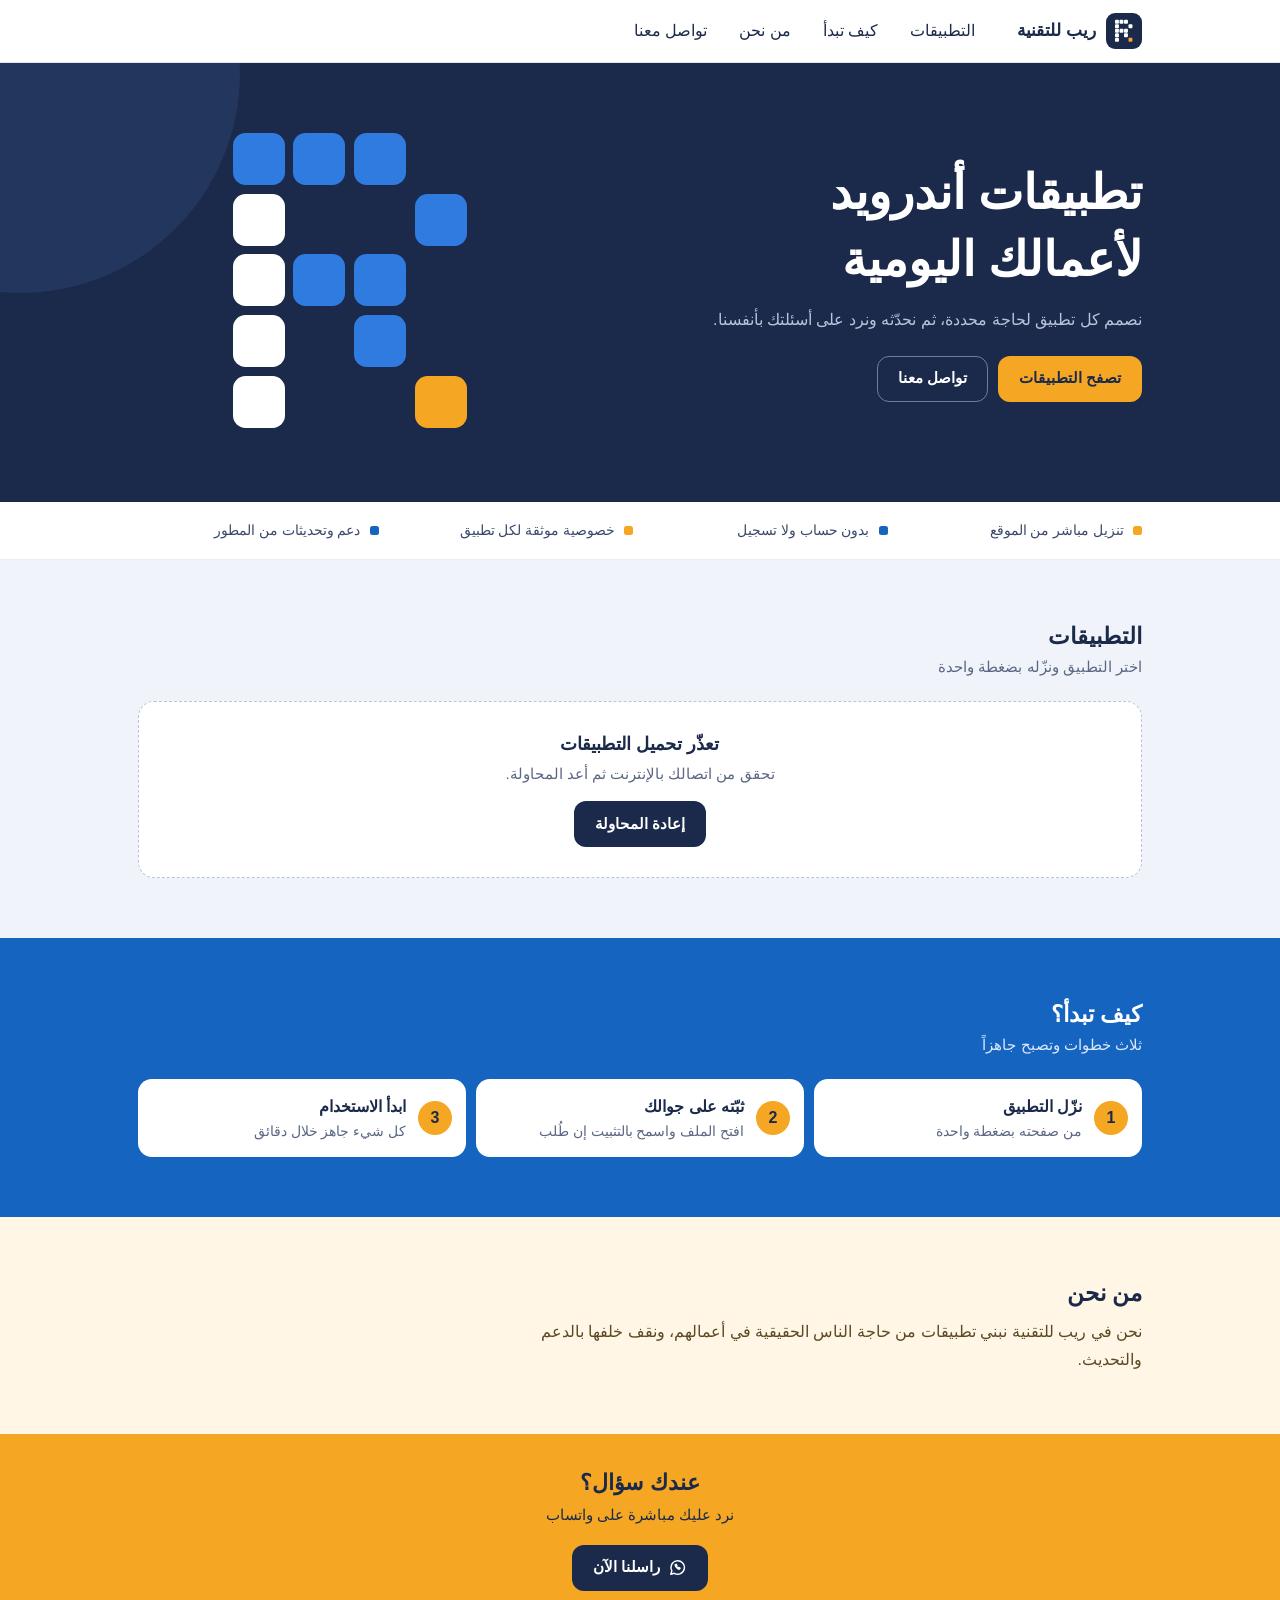
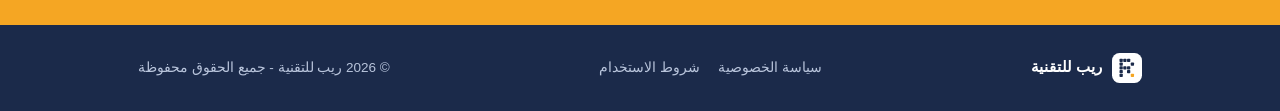
==== index.html @ b5bd2e75 "Add files via upload" ====
<!DOCTYPE html>
<html lang="ar" dir="rtl">
<head>
<meta charset="utf-8">
<meta name="viewport" content="width=device-width, initial-scale=1">
<meta http-equiv="Content-Security-Policy" content="default-src 'none'; script-src 'self'; style-src 'self' 'unsafe-inline'; img-src 'self' data:; connect-src https://*.firebasedatabase.app https://*.firebaseio.com https://identitytoolkit.googleapis.com https://securetoken.googleapis.com https://api.github.com; base-uri 'none'; form-action 'none'">
<meta name="theme-color" content="#1B2A4A">
<title>ريب للتقنية | تطبيقات أندرويد لأعمالك اليومية</title>
<meta name="description" content="تطبيقات أندرويد نصممها لحاجة محددة، تنزّلها مباشرة من الموقع وتستخدمها فوراً.">
<meta property="og:type" content="website">
<meta property="og:title" content="ريب للتقنية | تطبيقات أندرويد لأعمالك اليومية">
<meta property="og:description" content="تطبيقات أندرويد نصممها لحاجة محددة، تنزّلها مباشرة من الموقع.">
<meta property="og:locale" content="ar_AR">
<link rel="icon" type="image/svg+xml" href="favicon.svg">
<link rel="stylesheet" href="style.css?v=2">
</head>
<body data-page="home">
<div id="app-header"></div>

<main id="main">
  <section class="hero">
    <div class="wrap">
      <div class="hero-copy">
        <h1>تطبيقات أندرويد<br>لأعمالك اليومية</h1>
        <p>نصمم كل تطبيق لحاجة محددة، ثم نحدّثه ونرد على أسئلتك بأنفسنا.</p>
        <div class="hero-actions">
          <a class="btn btn-amber" href="#products">تصفح التطبيقات</a>
          <a class="btn btn-ghost" href="#contact" data-needs-wa>تواصل معنا</a>
        </div>
      </div>
      <div id="heroArt"></div>
    </div>
  </section>

  <div class="facts-bar">
    <div class="wrap">
      <ul>
        <li>تنزيل مباشر من الموقع</li>
        <li>بدون حساب ولا تسجيل</li>
        <li>خصوصية موثقة لكل تطبيق</li>
        <li>دعم وتحديثات من المطور</li>
      </ul>
    </div>
  </div>

  <section class="section pale" id="products">
    <div class="wrap">
      <h2>التطبيقات</h2>
      <p class="lead">اختر التطبيق ونزّله بضغطة واحدة</p>
      <div class="grid" id="productGrid"></div>
    </div>
  </section>

  <section class="section blue" id="start">
    <div class="wrap">
      <h2>كيف تبدأ؟</h2>
      <p class="lead">ثلاث خطوات وتصبح جاهزاً</p>
      <div class="steps">
        <div class="step"><span class="num">1</span><div><b>نزّل التطبيق</b><small>من صفحته بضغطة واحدة</small></div></div>
        <div class="step"><span class="num">2</span><div><b>ثبّته على جوالك</b><small>افتح الملف واسمح بالتثبيت إن طُلب</small></div></div>
        <div class="step"><span class="num">3</span><div><b>ابدأ الاستخدام</b><small>كل شيء جاهز خلال دقائق</small></div></div>
      </div>
    </div>
  </section>

  <section class="section warm" id="about">
    <div class="wrap about">
      <h2>من نحن</h2>
      <p>نحن في ريب للتقنية نبني تطبيقات من حاجة الناس الحقيقية في أعمالهم، ونقف خلفها بالدعم والتحديث.</p>
    </div>
  </section>

  <section class="cta" id="contact" data-needs-wa>
    <div class="wrap">
      <h2>عندك سؤال؟</h2>
      <p>نرد عليك مباشرة على واتساب</p>
      <a class="btn btn-navy" data-wa data-msg="مرحباً، عندي استفسار"><span data-ic="whatsapp"></span>راسلنا الآن</a>
    </div>
  </section>
</main>

<div id="app-footer"></div>
<script src="config.js?v=2"></script>
<script src="common.js?v=2"></script>
<script src="app.js?v=2"></script>
</body>
</html>
---- style.css ----
/* الخط: سيُضاف في الجولة القادمة (انظر ملف اقرأني). الخطوط الاحتياطية تعمل الآن. */
:root{
  --navy:#1B2A4A;--navy-d:#142038;--blue:#1565C0;--blue-d:#0F57A8;--blue-m:#1976D2;--amber:#F5A623;--amber-d:#E0931A;
  --sky:#DCEBFF;--pale:#F0F4FA;--warm:#FFF6E5;--ink:#1B2A4A;--ink2:#3A4A6B;--muted:#5B6783;--line:#D5DCE8;
  --green:#1B6B34;--green-t:#E4F4E8;--r:16px;
  color-scheme:light;
}
*{box-sizing:border-box}
html{scroll-behavior:smooth;-webkit-text-size-adjust:100%;scroll-padding-top:72px}
body{margin:0;background:#fff;color:var(--ink);font-family:"Tajawal","Cairo","Noto Sans Arabic","Segoe UI",Tahoma,sans-serif;font-size:16px;line-height:1.75}
img,svg{display:block;max-width:100%}
a{color:inherit;text-decoration:none}
h1,h2,h3{line-height:1.4;margin:0}
button{font:inherit}
:focus-visible{outline:3px solid var(--blue-m);outline-offset:2px;border-radius:6px}
.wrap{width:100%;max-width:1040px;margin:0 auto;padding:0 18px}
.ic{width:1em;height:1em;stroke:currentColor;fill:none;stroke-width:1.8;stroke-linecap:round;stroke-linejoin:round;flex:none}
[data-ic]{display:inline-flex}
.skip{position:absolute;right:8px;top:-60px;background:#fff;color:var(--ink);padding:8px 14px;border-radius:8px;z-index:90;font-weight:500}
.skip:focus{top:8px}

/* ---------- الأزرار ---------- */
.btn{display:inline-flex;align-items:center;justify-content:center;gap:8px;min-height:46px;padding:0 20px;border-radius:12px;font-weight:700;font-size:15px;border:1px solid transparent;cursor:pointer;transition:background .15s,transform .1s,opacity .15s;text-align:center;background:none;color:inherit}
.btn .ic{font-size:19px}
.btn:active{transform:scale(.98)}
.btn-primary{background:var(--blue);color:#fff}
.btn-primary:hover{background:var(--blue-d)}
.btn-amber{background:var(--amber);color:var(--navy)}
.btn-amber:hover{background:var(--amber-d)}
.btn-soft{background:#EAF1FB;color:var(--blue)}
.btn-soft:hover{background:#DCE8F8}
.btn-navy{background:var(--navy);color:#fff}
.btn-navy:hover{background:var(--navy-d)}
.btn-white{background:#fff;color:var(--navy)}
.btn-white:hover{background:#F0F4FA}
.btn-ghost{border-color:#6A7FA5;color:#fff}
.btn-ghost:hover{background:rgba(255,255,255,.08)}
.btn[aria-disabled="true"],.btn[aria-disabled="true"]:hover{background:#E5E8EE;color:#6B7280;cursor:default;transform:none}

/* ---------- الترويسة ---------- */
.site-header{position:sticky;top:0;z-index:30;background:#fff;border-bottom:1px solid #E1E6EF}
.bar{display:flex;align-items:center;height:62px}
.brand{display:flex;align-items:center;gap:10px;font-weight:700;font-size:17px}
.menu-btn{margin-right:auto;width:44px;height:44px;border:0;background:none;display:grid;place-items:center;font-size:25px;color:inherit;cursor:pointer;border-radius:10px}
.nav{display:none;position:absolute;top:62px;left:0;right:0;background:#fff;border-bottom:1px solid #E1E6EF;padding:6px 18px 14px}
.nav.open{display:block}
.nav a{display:block;padding:12px 4px;font-weight:500;border-bottom:1px solid #EEF1F6}
.nav a:last-child{border-bottom:0}

/* ---------- القسم الرئيسي ---------- */
.hero{background:var(--navy);color:#fff;padding:34px 0 38px;position:relative;overflow:hidden}
.hero:before{content:"";position:absolute;width:440px;height:440px;border-radius:50%;background:#22365E;left:-200px;top:-210px}
.hero .wrap{position:relative;display:grid;gap:30px;align-items:center}
.hero h1{font-size:clamp(28px,6.6vw,48px);font-weight:700;margin:0 0 12px}
.hero p{color:#B8C4DB;max-width:500px;margin:0 0 22px}
.hero-actions{display:flex;gap:10px;flex-wrap:wrap}
.pix{--s:30px;display:grid;grid-template-columns:repeat(4,var(--s));grid-template-rows:repeat(5,var(--s));gap:calc(var(--s) / 6);direction:ltr;justify-content:center;margin:0 auto}
.pix i{display:block;border-radius:24%;background:#2F7BE0;opacity:0;animation:pop .45s ease forwards}
.pix i.w{background:#fff}
.pix i.a{background:var(--amber)}
@keyframes pop{from{opacity:0;transform:scale(.35)}to{opacity:1;transform:none}}
.hero-copy{animation:rise .6s ease both}
@keyframes rise{from{opacity:0;transform:translateY(12px)}to{opacity:1;transform:none}}

/* ---------- شريط الحقائق ---------- */
.facts-bar{background:#fff;border-bottom:1px solid #E8ECF3}
.facts-bar ul{list-style:none;margin:0;padding:12px 0;display:grid;grid-template-columns:repeat(2,minmax(0,1fr));gap:4px 14px}
.facts-bar li{display:flex;align-items:center;gap:9px;font-size:13.5px;font-weight:500;color:var(--ink2);padding:5px 0}
.facts-bar li:before{content:"";width:9px;height:9px;border-radius:2.5px;background:var(--amber);flex:none}
.facts-bar li:nth-child(even):before{background:var(--blue)}

/* ---------- الأقسام ---------- */
.section{padding:42px 0}
.section.pale{background:var(--pale)}
.section.blue{background:var(--blue);color:#fff}
.section.warm{background:var(--warm)}
.section h2{font-size:23px}
.lead{color:var(--muted);margin:2px 0 20px;font-size:15px}
.blue .lead{color:#DCE9FA}
.grid{display:grid;gap:14px}

/* ---------- بطاقة التطبيق ---------- */
.card{background:#fff;border:1px solid var(--line);border-radius:var(--r);overflow:hidden;display:flex;flex-direction:column}
.card-top{display:flex;gap:12px;align-items:center;padding:14px}
.card-top h3{font-size:18px}
.card-top .sub{font-size:13px;opacity:.85}
.app-icon{width:56px;height:56px;border-radius:15px;background:rgba(255,255,255,.2);display:grid;place-items:center;flex:none;overflow:hidden;font-size:26px;font-weight:700}
.app-icon img{width:100%;height:100%;object-fit:cover}
.card-body{padding:14px;display:flex;flex-direction:column;gap:12px;flex:1}
.card-body p{margin:0;color:var(--ink2);font-size:15px}
.meta-row{display:flex;flex-wrap:wrap;gap:6px 14px;font-size:13px;color:var(--muted)}
.meta-row span{display:inline-flex;align-items:center;gap:5px}
.meta-row .ic{font-size:16px}
.card-actions{display:flex;gap:8px;margin-top:auto}
.card-actions .btn{flex:1;min-height:44px;font-size:14.5px}

.empty{background:#fff;border:1px dashed #B8C4DB;border-radius:var(--r);padding:30px 18px;text-align:center}
.empty .pix{--s:16px;margin-bottom:16px}
.empty h3{font-size:18px;margin-bottom:4px}
.empty p{margin:0 auto 14px;color:var(--muted);max-width:380px;font-size:15px}
.loading{padding:30px 0;text-align:center;color:var(--muted)}

/* ---------- الخطوات ---------- */
.steps{display:grid;gap:10px}
.step{background:#fff;color:var(--ink);border-radius:14px;padding:14px;display:flex;gap:12px;align-items:center}
.step .num{width:34px;height:34px;border-radius:50%;background:var(--amber);color:var(--navy);display:grid;place-items:center;font-weight:700;font-size:16px;flex:none}
.step b{display:block;font-size:15.5px}
.step small{display:block;font-size:13.5px;color:var(--muted)}

.about p{margin:8px 0 0;color:#5C4A25;font-size:16px;max-width:640px}

.cta{background:var(--amber);color:var(--navy);padding:34px 0;text-align:center}
.cta h2{font-size:22px;margin-bottom:4px}
.cta p{margin:0 0 16px;font-size:15px}

.site-footer{background:var(--navy);color:#B8C4DB;padding:22px 0;font-size:13.5px}
.foot{display:flex;flex-wrap:wrap;gap:12px 20px;justify-content:space-between;align-items:center}
.foot .brand{font-size:15px;color:#fff}
.foot nav{display:flex;gap:18px}
.foot a{padding:6px 0}
.foot a:hover{color:#fff}

/* ---------- صفحة التطبيق ---------- */
.app-hero{color:#fff;padding:8px 0 22px}
.back{display:inline-flex;gap:6px;align-items:center;font-weight:500;padding:12px 0;font-size:14.5px;opacity:.9}
.app-hero .row{display:flex;gap:16px;align-items:center}
.app-hero .app-icon{width:84px;height:84px;border-radius:22px;font-size:40px;box-shadow:0 0 0 3px rgba(255,255,255,.35)}
.app-hero h1{font-size:26px}
.app-hero .sub{opacity:.88;font-size:14.5px}
.chips{display:flex;flex-wrap:wrap;gap:8px;margin:16px 0 4px}
.chip{display:inline-flex;align-items:center;gap:6px;background:rgba(255,255,255,.18);border-radius:20px;padding:3px 12px;font-size:13px}
.chip .ic{font-size:15px}
.actions{display:flex;gap:8px;margin-top:14px}
.actions .btn:first-child{flex:1}
.actions .btn.sq{width:50px;padding:0}
.shots{display:flex;gap:10px;overflow-x:auto;padding-bottom:10px;scroll-snap-type:x mandatory}
.shot{border:0;padding:0;background:none;cursor:zoom-in;flex:none;scroll-snap-align:start}
.shot img{height:380px;width:auto;border-radius:18px;border:1px solid var(--line);background:#F0F4FA}
.lightbox{position:fixed;inset:0;background:rgba(13,19,32,.92);z-index:80;display:none;align-items:center;justify-content:center;padding:16px}
.lightbox.open{display:flex}
.lightbox img{max-height:100%;max-width:100%;border-radius:12px}
.lightbox button{position:absolute;top:14px;left:14px;width:46px;height:46px;border-radius:50%;border:0;background:rgba(255,255,255,.18);color:#fff;font-size:24px;display:grid;place-items:center;cursor:pointer}
.prose-block p{margin:0 0 10px;color:var(--ink2);font-size:15.5px}
.feat-list{display:grid;gap:10px}
.feat{display:flex;gap:12px;border-radius:14px;padding:14px}
.fi{width:42px;height:42px;border-radius:12px;background:#fff;display:grid;place-items:center;font-size:23px;flex:none}
.feat h3{font-size:15.5px}
.feat p{margin:2px 0 0;font-size:14px;color:var(--ink2)}
.linkrow{display:flex;align-items:center;gap:12px;border:1px solid var(--line);border-radius:12px;padding:12px 14px;margin-bottom:8px;background:#fff;font-weight:500}
.linkrow .ic{font-size:21px;color:var(--blue)}
.linkrow span{flex:1}
.linkrow:hover{background:var(--pale)}
details{border:1px solid var(--line);border-radius:12px;padding:0 14px;margin-bottom:8px;background:#fff}
summary{cursor:pointer;min-height:48px;display:flex;align-items:center;font-weight:500;list-style:none}
summary::-webkit-details-marker{display:none}
summary:after{content:"+";margin-right:auto;font-size:22px;color:var(--blue)}
details[open] summary:after{content:"\2212"}
details .body{padding:0 0 14px;color:var(--ink2);font-size:14.5px}
.info{width:100%;border-collapse:collapse;font-size:15px}
.info td{padding:11px 0;border-bottom:1px solid #E8ECF3}
.info td:last-child{text-align:left;color:var(--muted)}
.mini{display:flex;gap:12px;align-items:center;background:var(--pale);border-radius:14px;padding:12px}
.mini .app-icon{width:48px;height:48px;border-radius:13px;font-size:22px}
.mini b{display:block}
.mini span{font-size:13px;color:var(--muted)}
.mini-grid{display:grid;gap:10px}
.sec-pad{padding-top:26px}
.sec-pad h2{font-size:19px;margin-bottom:10px}
.page-end{height:34px}

/* ---------- صفحات النص ---------- */
.prose{max-width:760px;padding-top:26px;padding-bottom:30px}
.prose h1{font-size:26px;margin:0 0 4px}
.prose h2{font-size:19px;margin:26px 0 6px}
.prose p,.prose li{color:var(--ink2);font-size:15.5px}
.prose p{margin:0 0 10px}
.prose ul{padding-right:22px;margin:6px 0 12px}
.prose li{margin-bottom:4px}
.prose .updated{font-size:13.5px;color:var(--muted);margin:0 0 14px}
.prose a{color:var(--blue);font-weight:500}
.prose .tools{display:flex;gap:8px;flex-wrap:wrap;margin:12px 0 4px}

.toast{position:fixed;bottom:18px;left:0;right:0;width:calc(100% - 36px);max-width:420px;margin:0 auto;background:var(--navy);color:#fff;padding:12px 16px;border-radius:12px;font-size:14.5px;opacity:0;transform:translateY(10px);transition:opacity .25s,transform .25s;pointer-events:none;z-index:95;text-align:center}
.toast.show{opacity:1;transform:none}

@media (min-width:720px){
  .grid{grid-template-columns:repeat(2,minmax(0,1fr))}
  .steps{grid-template-columns:repeat(3,minmax(0,1fr))}
  .feat-list{grid-template-columns:repeat(2,minmax(0,1fr))}
  .mini-grid{grid-template-columns:repeat(2,minmax(0,1fr))}
  .facts-bar ul{grid-template-columns:repeat(4,minmax(0,1fr))}
  .hero{padding:70px 0 74px}
  .hero .wrap{grid-template-columns:1.3fr 1fr}
  .pix{--s:52px}
  .menu-btn{display:none}
  .nav{display:flex;position:static;padding:0;border:0;gap:4px;margin-right:28px}
  .nav a{border:0;padding:8px 14px;border-radius:9px}
  .nav a:hover{background:var(--pale)}
  .section{padding:60px 0}
  .shot img{height:460px}
  .grid.one{grid-template-columns:1fr}
  .grid.one .card{flex-direction:row}
  .grid.one .card-top{width:42%;flex:none;align-items:flex-start;padding:22px}
  .grid.one .card-body{padding:22px;justify-content:center}
  .grid.one .card-actions{max-width:380px}
  .wrap.sec-pad>*{max-width:760px}
  .actions{max-width:440px}
}
@media (prefers-reduced-motion:reduce){
  html{scroll-behavior:auto}
  .hero-copy{animation:none}
  .pix i{animation:none;opacity:1}
  .btn,.toast{transition:none}
}

/* ================= صفحة الإدارة: داكنة وذهبية ================= */
body.adm{background:#0D1320;color:#E8ECF4;min-height:100vh}
.adm a{color:inherit}
.adm .top{display:flex;justify-content:space-between;align-items:center;padding:14px 16px;border-bottom:1px solid #263149;position:sticky;top:0;background:#0D1320;z-index:20}
.adm .top h1{font-size:18px;color:#D4A84A}
.adm .linkbtn{background:none;border:0;color:#8E9BB5;cursor:pointer;font-size:14px;display:inline-flex;gap:6px;align-items:center;padding:8px}
.adm main{max-width:640px;margin:0 auto;padding:16px}
.adm .panel{background:#151C2C;border:1px solid #263149;border-radius:14px;padding:14px;margin-bottom:14px}
.adm .panel h2{font-size:16px;color:#D4A84A;margin-bottom:10px}
.adm label{display:block;font-size:12.5px;color:#8E9BB5;margin:10px 0 4px}
.adm input[type=text],.adm input[type=email],.adm input[type=password],.adm input[type=url],.adm input[type=number],.adm textarea,.adm select{width:100%;background:#0D1320;border:1px solid #263149;border-radius:10px;padding:10px 12px;color:#E8ECF4;font:inherit;font-size:15px}
.adm textarea{min-height:90px;resize:vertical;line-height:1.6}
.adm input:focus,.adm textarea:focus,.adm select:focus{outline:2px solid #D4A84A;outline-offset:1px}
.adm .hint{font-size:12px;color:#7A88A4;margin-top:4px;line-height:1.5}
.adm .btn{min-height:44px}
.adm .btn-gold{background:#D4A84A;color:#0D1320}
.adm .btn-gold:hover{background:#C29A3F}
.adm .btn-dark{background:#1E2840;color:#E8ECF4;border-color:#2B3A5A}
.adm .btn-dark:hover{background:#26324F}
.adm .btn-red{background:#3A1E26;color:#FF8A9A;border-color:#5A2A36}
.adm .btn.sm{min-height:36px;padding:0 12px;font-size:13px}
.adm .row2{display:flex;gap:8px}
.adm .row2>*{flex:1;min-width:0}
.adm .msg{padding:10px 12px;border-radius:10px;font-size:14px;margin:10px 0;line-height:1.6}
.adm .msg.err{background:#3A1E26;color:#FFB3BE;border:1px solid #5A2A36}
.adm .msg.ok{background:#12301F;color:#8FE3B0;border:1px solid #1F5A38}
.adm .msg.info{background:#1B2540;color:#B8C4E0;border:1px solid #2B3A5A}
.adm .applist .item{display:flex;align-items:center;gap:10px;padding:10px 0;border-bottom:1px solid #263149}
.adm .applist .item:last-child{border-bottom:0}
.adm .thumb{width:44px;height:44px;border-radius:12px;background:#0D1320;border:1px solid #263149;display:grid;place-items:center;overflow:hidden;flex:none;color:#8E9BB5}
.adm .thumb img{width:100%;height:100%;object-fit:cover}
.adm .item .t{flex:1;min-width:0}
.adm .item .t b{display:block;font-size:15px}
.adm .item .t small{color:#8E9BB5;font-size:12px}
.adm .badge-h{font-size:11px;background:#3A2E12;color:#D4A84A;border-radius:10px;padding:1px 8px;margin-right:6px}
.adm .acts{display:flex;gap:6px;flex-wrap:wrap}
.adm .swatches{display:flex;gap:8px;align-items:center;flex-wrap:wrap}
.adm .sw{width:30px;height:30px;border-radius:50%;border:2px solid transparent;cursor:pointer;padding:0}
.adm .sw.on{border-color:#fff}
.adm input[type=color]{width:38px;height:34px;border:0;background:none;padding:0}
.adm .frow{background:#0D1320;border:1px solid #263149;border-radius:12px;padding:10px;margin-bottom:8px}
.adm .frow .row2{margin-bottom:6px}
.adm .shotsgrid{display:flex;gap:8px;flex-wrap:wrap;margin:8px 0}
.adm .sh{position:relative;width:78px}
.adm .sh img{width:78px;height:140px;object-fit:cover;border-radius:10px;border:1px solid #263149}
.adm .sh button{position:absolute;top:4px;left:4px;width:26px;height:26px;border-radius:50%;border:0;background:rgba(13,19,32,.85);color:#FF8A9A;cursor:pointer;display:grid;place-items:center;font-size:15px}
.adm .iconprev{width:84px;height:84px;border-radius:20px;border:1px dashed #3A4A6B;display:grid;place-items:center;overflow:hidden;color:#6B7893;margin:6px 0}
.adm .iconprev img{width:100%;height:100%;object-fit:cover}
.adm .chk{display:flex;align-items:center;gap:8px;margin-top:12px;font-size:14px;color:#E8ECF4}
.adm .chk input{width:20px;height:20px}
.adm .savebar{position:sticky;bottom:0;background:#0D1320;padding:12px 0;border-top:1px solid #263149;display:flex;gap:8px}
.adm .savebar .btn{flex:1}
.adm .stat{display:flex;gap:8px;margin-bottom:14px}
.adm .stat div{flex:1;background:#151C2C;border:1px solid #263149;border-radius:12px;padding:10px 12px}
.adm .stat small{display:block;color:#8E9BB5;font-size:12px}
.adm .stat b{font-size:22px;color:#D4A84A}
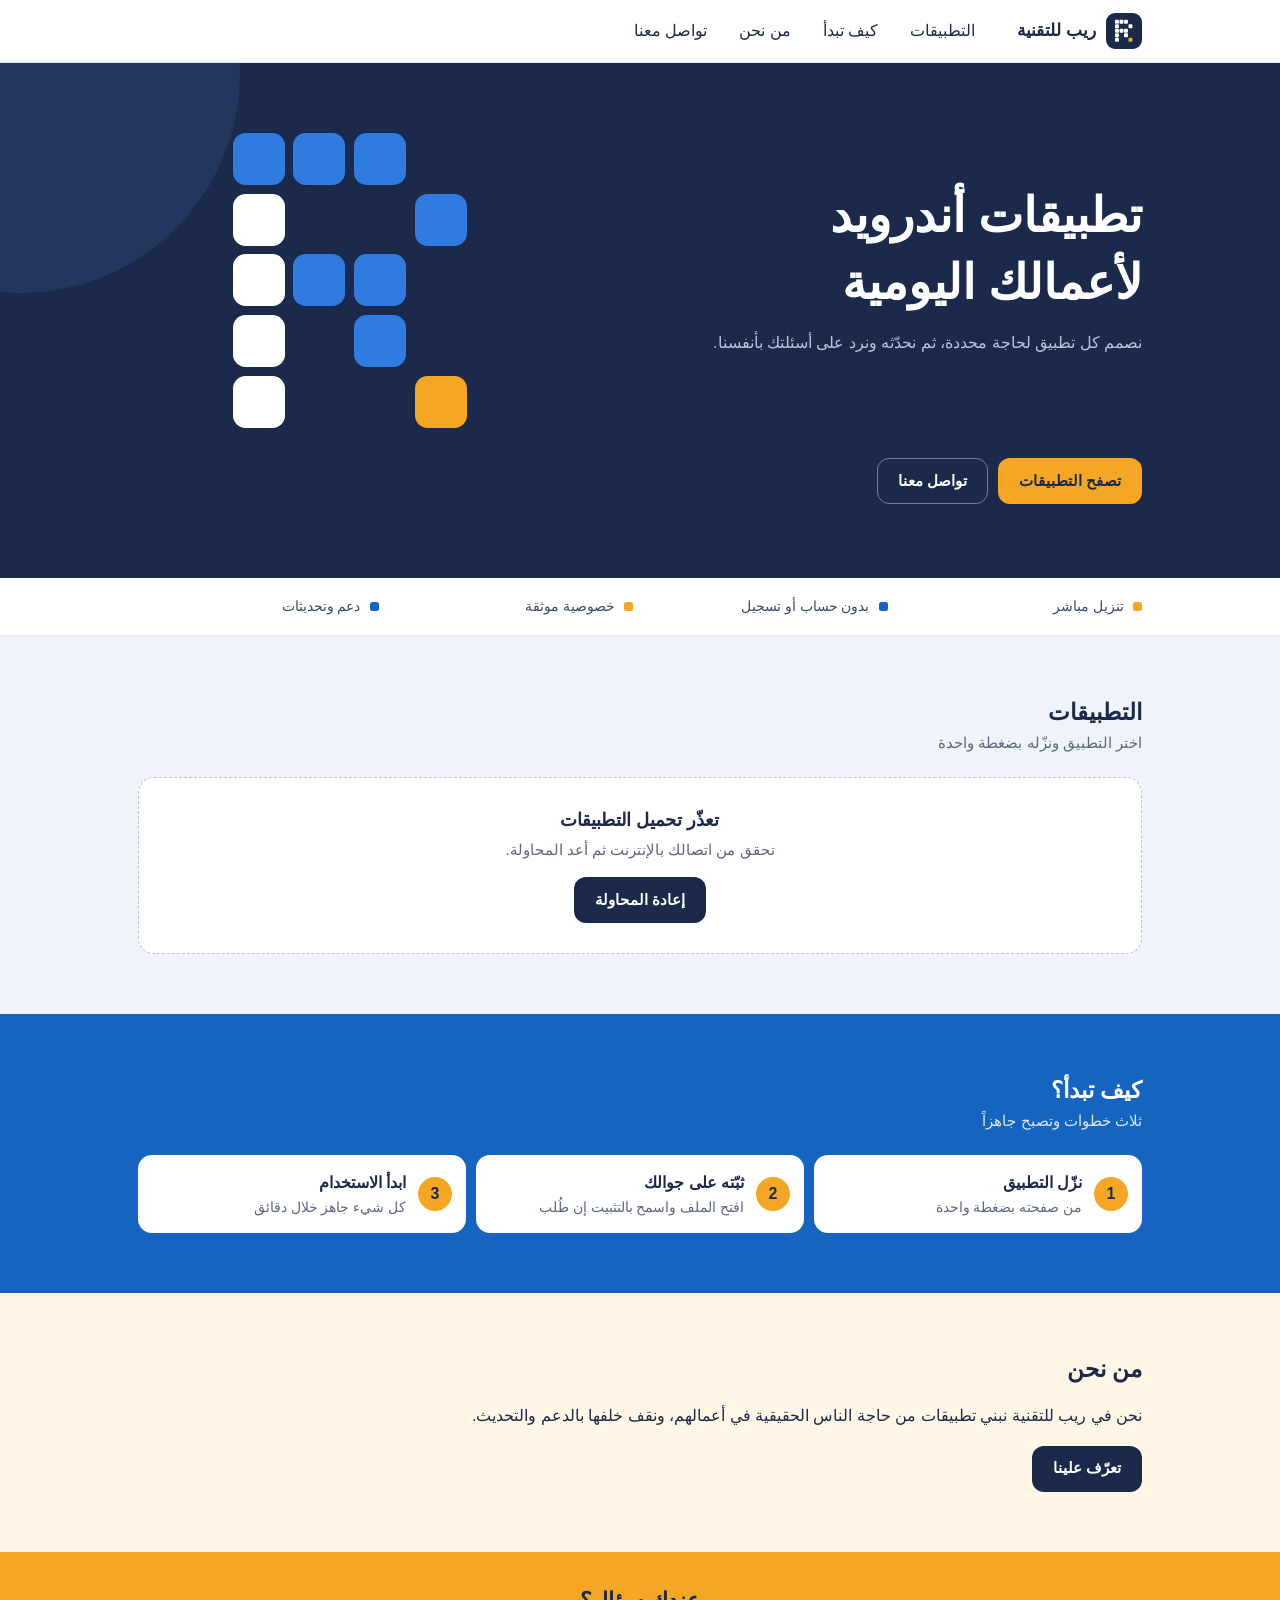
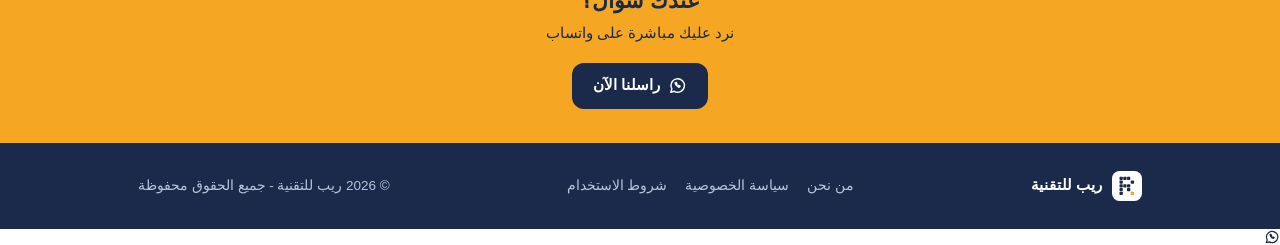
==== commit a2a5d423: "Add files via upload" ====
--- a/index.html
+++ b/index.html
@@ -3,7 +3,7 @@
 <head>
 <meta charset="utf-8">
 <meta name="viewport" content="width=device-width, initial-scale=1">
-<meta http-equiv="Content-Security-Policy" content="default-src 'none'; script-src 'self'; style-src 'self' 'unsafe-inline'; img-src 'self' data:; connect-src https://*.firebasedatabase.app https://*.firebaseio.com https://identitytoolkit.googleapis.com https://securetoken.googleapis.com https://api.github.com; base-uri 'none'; form-action 'none'">
+<meta http-equiv="Content-Security-Policy" content="default-src 'none'; script-src 'self'; style-src 'self' 'unsafe-inline'; img-src 'self' data:; font-src 'self'; connect-src https://*.firebasedatabase.app https://*.firebaseio.com https://identitytoolkit.googleapis.com https://securetoken.googleapis.com https://api.github.com; base-uri 'none'; form-action 'none'">
 <meta name="theme-color" content="#1B2A4A">
 <title>ريب للتقنية | تطبيقات أندرويد لأعمالك اليومية</title>
 <meta name="description" content="تطبيقات أندرويد نصممها لحاجة محددة، تنزّلها مباشرة من الموقع وتستخدمها فوراً.">
@@ -12,7 +12,8 @@
 <meta property="og:description" content="تطبيقات أندرويد نصممها لحاجة محددة، تنزّلها مباشرة من الموقع.">
 <meta property="og:locale" content="ar_AR">
 <link rel="icon" type="image/svg+xml" href="favicon.svg">
-<link rel="stylesheet" href="style.css?v=2">
+<link rel="preload" href="tajawal-400.woff" as="font" type="font/woff" crossorigin>
+<link rel="stylesheet" href="style.css?v=3">
 </head>
 <body data-page="home">
 <div id="app-header"></div>
@@ -23,22 +24,22 @@
       <div class="hero-copy">
         <h1>تطبيقات أندرويد<br>لأعمالك اليومية</h1>
         <p>نصمم كل تطبيق لحاجة محددة، ثم نحدّثه ونرد على أسئلتك بأنفسنا.</p>
-        <div class="hero-actions">
-          <a class="btn btn-amber" href="#products">تصفح التطبيقات</a>
-          <a class="btn btn-ghost" href="#contact" data-needs-wa>تواصل معنا</a>
-        </div>
       </div>
       <div id="heroArt"></div>
+      <div class="hero-actions">
+        <a class="btn btn-amber" href="#products">تصفح التطبيقات</a>
+        <a class="btn btn-ghost" href="#contact" data-needs-wa>تواصل معنا</a>
+      </div>
     </div>
   </section>
 
   <div class="facts-bar">
     <div class="wrap">
       <ul>
-        <li>تنزيل مباشر من الموقع</li>
-        <li>بدون حساب ولا تسجيل</li>
-        <li>خصوصية موثقة لكل تطبيق</li>
-        <li>دعم وتحديثات من المطور</li>
+        <li>تنزيل مباشر</li>
+        <li>بدون حساب أو تسجيل</li>
+        <li>خصوصية موثقة</li>
+        <li>دعم وتحديثات</li>
       </ul>
     </div>
   </div>
@@ -56,17 +57,18 @@
       <h2>كيف تبدأ؟</h2>
       <p class="lead">ثلاث خطوات وتصبح جاهزاً</p>
       <div class="steps">
-        <div class="step"><span class="num">1</span><div><b>نزّل التطبيق</b><small>من صفحته بضغطة واحدة</small></div></div>
-        <div class="step"><span class="num">2</span><div><b>ثبّته على جوالك</b><small>افتح الملف واسمح بالتثبيت إن طُلب</small></div></div>
-        <div class="step"><span class="num">3</span><div><b>ابدأ الاستخدام</b><small>كل شيء جاهز خلال دقائق</small></div></div>
+        <div class="step" data-reveal><span class="num">1</span><div><b>نزّل التطبيق</b><small>من صفحته بضغطة واحدة</small></div></div>
+        <div class="step" data-reveal><span class="num">2</span><div><b>ثبّته على جوالك</b><small>افتح الملف واسمح بالتثبيت إن طُلب</small></div></div>
+        <div class="step" data-reveal><span class="num">3</span><div><b>ابدأ الاستخدام</b><small>كل شيء جاهز خلال دقائق</small></div></div>
       </div>
     </div>
   </section>
 
   <section class="section warm" id="about">
-    <div class="wrap about">
+    <div class="wrap teaser" data-reveal>
       <h2>من نحن</h2>
       <p>نحن في ريب للتقنية نبني تطبيقات من حاجة الناس الحقيقية في أعمالهم، ونقف خلفها بالدعم والتحديث.</p>
+      <a class="btn btn-navy" href="about.html">تعرّف علينا</a>
     </div>
   </section>
 
@@ -80,8 +82,8 @@
 </main>
 
 <div id="app-footer"></div>
-<script src="config.js?v=2"></script>
-<script src="common.js?v=2"></script>
-<script src="app.js?v=2"></script>
+<script src="config.js?v=3"></script>
+<script src="common.js?v=3"></script>
+<script src="app.js?v=3"></script>
 </body>
 </html>
--- a/style.css
+++ b/style.css
@@ -134,6 +134,7 @@
 .actions .btn:first-child{flex:1}
 .actions .btn.sq{width:50px;padding:0}
 .shots{display:flex;gap:10px;overflow-x:auto;padding-bottom:10px;scroll-snap-type:x mandatory}
+.shots-wait{padding:34px 12px;text-align:center;color:var(--muted);background:var(--pale);border-radius:14px;font-size:14.5px}
 .shot{border:0;padding:0;background:none;cursor:zoom-in;flex:none;scroll-snap-align:start}
 .shot img{height:380px;width:auto;border-radius:18px;border:1px solid var(--line);background:#F0F4FA}
 .lightbox{position:fixed;inset:0;background:rgba(13,19,32,.92);z-index:80;display:none;align-items:center;justify-content:center;padding:16px}
@@ -214,9 +215,9 @@
 }
 
 /* ================= صفحة الإدارة: داكنة وذهبية ================= */
-body.adm{background:#0D1320;color:#E8ECF4;min-height:100vh}
+body.adm{background:#0D1320;color:#E8ECF4}
 .adm a{color:inherit}
-.adm .top{display:flex;justify-content:space-between;align-items:center;padding:14px 16px;border-bottom:1px solid #263149;position:sticky;top:0;background:#0D1320;z-index:20}
+.adm .top{display:flex;justify-content:space-between;align-items:center;padding:14px 16px;border-bottom:1px solid #263149;background:#0D1320}
 .adm .top h1{font-size:18px;color:#D4A84A}
 .adm .linkbtn{background:none;border:0;color:#8E9BB5;cursor:pointer;font-size:14px;display:inline-flex;gap:6px;align-items:center;padding:8px}
 .adm main{max-width:640px;margin:0 auto;padding:16px}
@@ -236,19 +237,21 @@
 .adm .btn.sm{min-height:36px;padding:0 12px;font-size:13px}
 .adm .row2{display:flex;gap:8px}
 .adm .row2>*{flex:1;min-width:0}
+.adm #msg{position:fixed;left:12px;right:12px;bottom:14px;z-index:60;max-width:616px;margin:0 auto}
+.adm #msg .msg{margin:0;box-shadow:0 6px 18px rgba(0,0,0,.45)}
 .adm .msg{padding:10px 12px;border-radius:10px;font-size:14px;margin:10px 0;line-height:1.6}
 .adm .msg.err{background:#3A1E26;color:#FFB3BE;border:1px solid #5A2A36}
 .adm .msg.ok{background:#12301F;color:#8FE3B0;border:1px solid #1F5A38}
 .adm .msg.info{background:#1B2540;color:#B8C4E0;border:1px solid #2B3A5A}
-.adm .applist .item{display:flex;align-items:center;gap:10px;padding:10px 0;border-bottom:1px solid #263149}
+.adm .applist .item{display:flex;flex-wrap:wrap;align-items:center;gap:10px;padding:10px 0;border-bottom:1px solid #263149}
 .adm .applist .item:last-child{border-bottom:0}
 .adm .thumb{width:44px;height:44px;border-radius:12px;background:#0D1320;border:1px solid #263149;display:grid;place-items:center;overflow:hidden;flex:none;color:#8E9BB5}
 .adm .thumb img{width:100%;height:100%;object-fit:cover}
-.adm .item .t{flex:1;min-width:0}
+.adm .item .t{flex:1 1 150px;min-width:0}
 .adm .item .t b{display:block;font-size:15px}
 .adm .item .t small{color:#8E9BB5;font-size:12px}
 .adm .badge-h{font-size:11px;background:#3A2E12;color:#D4A84A;border-radius:10px;padding:1px 8px;margin-right:6px}
-.adm .acts{display:flex;gap:6px;flex-wrap:wrap}
+.adm .acts{display:flex;gap:6px;flex-wrap:wrap;width:100%;justify-content:flex-start}
 .adm .swatches{display:flex;gap:8px;align-items:center;flex-wrap:wrap}
 .adm .sw{width:30px;height:30px;border-radius:50%;border:2px solid transparent;cursor:pointer;padding:0}
 .adm .sw.on{border-color:#fff}
@@ -263,7 +266,7 @@
 .adm .iconprev img{width:100%;height:100%;object-fit:cover}
 .adm .chk{display:flex;align-items:center;gap:8px;margin-top:12px;font-size:14px;color:#E8ECF4}
 .adm .chk input{width:20px;height:20px}
-.adm .savebar{position:sticky;bottom:0;background:#0D1320;padding:12px 0;border-top:1px solid #263149;display:flex;gap:8px}
+.adm .savebar{padding:12px 0 24px;border-top:1px solid #263149;display:flex;gap:8px}
 .adm .savebar .btn{flex:1}
 .adm .stat{display:flex;gap:8px;margin-bottom:14px}
 .adm .stat div{flex:1;background:#151C2C;border:1px solid #263149;border-radius:12px;padding:10px 12px}
